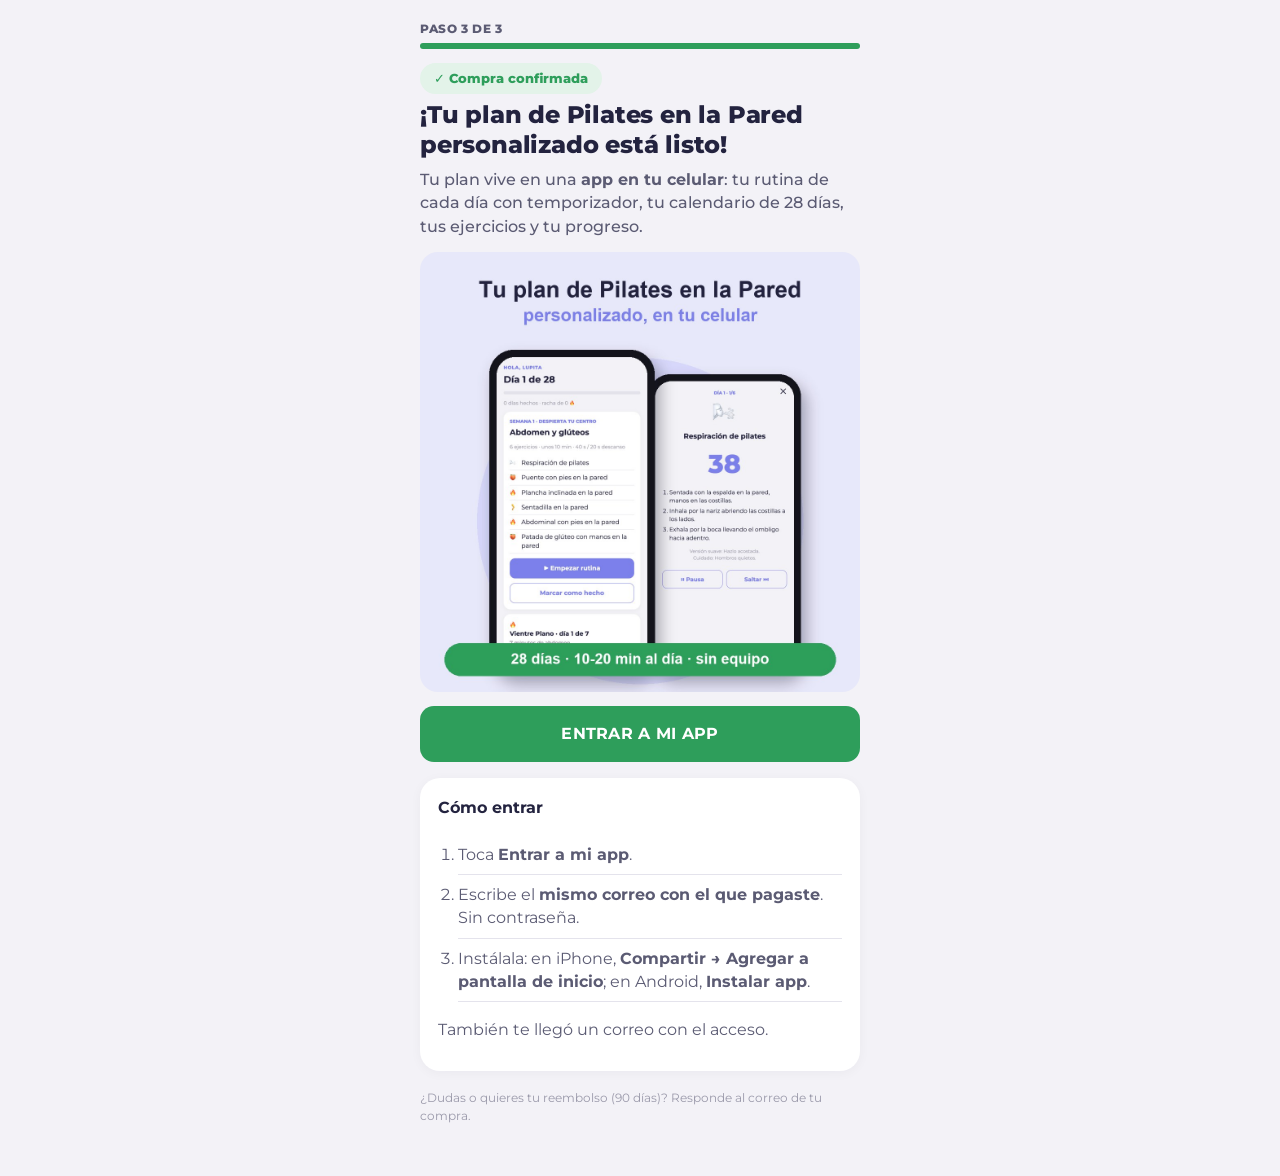
==== gracias.html @ 37e9ec65 "Quiz Pilates en la Pared: clon 1:1 en español, oferta y páginas post-compra" ====
<!doctype html><html lang="es-MX"><head><meta charset="utf-8"><meta name="viewport" content="width=device-width, initial-scale=1, viewport-fit=cover"><meta name="robots" content="noindex"><link href="https://fonts.googleapis.com/css2?family=Montserrat:wght@400;600;700;800&display=swap" rel="stylesheet"><link rel="stylesheet" href="styles.css?v=1"><link rel="stylesheet" href="page.css?v=1"><title>¡Listo! Entra a tu app · Pilates en la Pared</title></head><body>
<main class="post">
<div class="stepbar">Paso 3 de 3 <i style="--w:100%"></i></div>
<span class="okb">✓ Compra confirmada</span>
<h1 id="hi">¡Tu plan de Pilates en la Pared personalizado está listo!</h1>
<p class="sub">Tu plan vive en una <b>app en tu celular</b>: tu rutina de cada día con temporizador, tu calendario de 28 días, tus ejercicios y tu progreso.</p>
<figure style="margin:14px 0"><img src="img/app-mockup.jpg" alt="La app de Pilates en la Pared" style="border-radius:18px;width:100%" onerror="this.remove()"></figure>
<a class="btn green" id="go" href="#">Entrar a mi app</a>
<div class="card" style="margin-top:16px"><b>Cómo entrar</b><ol style="padding-left:20px;color:var(--ink2)"><li>Toca <b>Entrar a mi app</b>.</li><li>Escribe el <b>mismo correo con el que pagaste</b>. Sin contraseña.</li><li>Instálala: en iPhone, <b>Compartir → Agregar a pantalla de inicio</b>; en Android, <b>Instalar app</b>.</li></ol><p style="color:var(--ink2)">También te llegó un correo con el acceso.</p></div>
<p class="legal">¿Dudas o quieres tu reembolso (90 días)? Responde al correo de tu compra.</p>
</main>
<script src="config.js?v=2"></script><script src="attrib.js?v=1" data-page="gracias"></script><script src="post.js?v=1" data-kind="gracias"></script>
</body></html>
---- styles.css ----
/* Pilates en la Pared · estilos (mismo lenguaje visual que el original: lavanda, tarjetas blancas, CTA violeta y verde en la oferta) */
:root{--bg:#F3F2F7;--card:#fff;--ink:#23233F;--ink2:#5B5B73;--mute:#9A99AA;--pri:#7C80EA;--pri2:#5B60DE;--pril:#E8E8FB;--green:#2E9E5B;--greenl:#E3F3E9;--red:#F0566A;--line:#E4E3EC;--r:16px}
*{box-sizing:border-box;-webkit-tap-highlight-color:transparent}
html,body{margin:0;background:var(--bg);color:var(--ink);font-family:"Montserrat",system-ui,-apple-system,sans-serif;font-size:16px;line-height:1.45}
#app{max-width:480px;margin:0 auto;min-height:100vh;min-height:100dvh;position:relative;padding-bottom:110px}
button{font:inherit;color:inherit;cursor:pointer;border:0;background:none}
img{max-width:100%;display:block}
img.noimg{visibility:hidden}
a{color:inherit}
h1{font-size:24px;line-height:1.25;font-weight:800;margin:6px 0 10px;letter-spacing:-.2px}
h1.up{text-transform:uppercase;font-size:26px}
h2{font-size:21px;line-height:1.3;font-weight:800;margin:24px 0 12px}
.h2{font-size:18px;margin:4px 0 14px}
h3{font-size:17px;font-weight:800;margin:0 0 12px}
p{margin:0 0 12px}
.center{text-align:center}
.pad{padding:12px 20px 24px}
.sub{color:var(--mute);font-weight:500;margin-top:-2px}
.kicker{color:var(--ink2);font-weight:600;letter-spacing:.4px}
.acc{color:var(--pri)}
.brandline{font-weight:800;font-size:14px;letter-spacing:.6px;color:var(--ink);margin:4px 0 8px}
.legal{font-size:12px;color:var(--mute);margin-top:18px}
.legal a{text-decoration:underline}
.emo{font-size:26px;line-height:1;font-family:"Apple Color Emoji","Segoe UI Emoji","Noto Color Emoji",sans-serif}
.ic{width:22px;height:22px;flex:none}
/* cabecera */
.top{padding:14px 20px 4px}
.top.brand{text-align:center;font-weight:800;letter-spacing:.6px;font-size:15px;padding-top:18px}
.top .sec{text-align:center;font-size:12px;font-weight:800;letter-spacing:1.2px;color:var(--ink)}
.prog{display:flex;align-items:center;gap:12px;margin-top:12px}
.back{width:34px;height:34px;border-radius:10px;background:#E6E5EE;display:grid;place-items:center;color:var(--ink)}
.back:disabled{opacity:.35;cursor:default}
.bars{flex:1;display:flex;gap:8px}
.bars i{flex:1;height:4px;border-radius:4px;background:#DADAE3;overflow:hidden}
.bars b{display:block;height:100%;background:var(--pri);border-radius:4px;transition:width .4s}
/* pie con CTA */
.foot{position:fixed;left:0;right:0;bottom:0;padding:14px 20px calc(16px + env(safe-area-inset-bottom));background:linear-gradient(transparent,var(--bg) 30%);z-index:5}
.foot .btn{max-width:440px;margin:0 auto}
.btn{display:flex;align-items:center;justify-content:center;width:100%;min-height:56px;border-radius:14px;background:var(--pri);color:#fff;font-weight:700;font-size:16px;text-decoration:none;text-align:center;padding:12px 18px;transition:transform .1s,opacity .2s}
.btn:active{transform:scale(.98)}
.btn:disabled{background:#E1E0E8;color:#A3A2B2;cursor:default}
.btn.green{background:var(--green);text-transform:uppercase;letter-spacing:.3px}
.btn:focus-visible,.opt:focus-visible,.tile:focus-visible,.age:focus-visible{outline:3px solid var(--pri2);outline-offset:2px}
/* landing */
.landing h1{margin-top:18px}
.agegrid{display:grid;grid-template-columns:1fr 1fr;gap:18px;margin-top:22px}
.age{display:block;text-align:left;border-radius:var(--r);overflow:hidden;background:none;padding:0}
.age .arch{background:#E2E1F8;border-radius:120px 120px 0 0;aspect-ratio:1/0.82;overflow:hidden;display:flex;align-items:flex-end;justify-content:center}
.age .arch img{width:100%;height:100%;object-fit:cover;object-position:top}
.age span{display:flex;align-items:center;justify-content:space-between;background:linear-gradient(90deg,#A855E0,#7C80EA);color:#fff;font-weight:700;padding:10px 12px;border-radius:0 0 var(--r) var(--r)}
.age em{width:22px;height:22px;border-radius:50%;background:rgba(255,255,255,.3);display:grid;place-items:center}
.age em .ic{width:14px;height:14px}
/* opciones */
.opts{display:flex;flex-direction:column;gap:12px;margin-top:14px}
.opt{display:flex;align-items:center;gap:14px;width:100%;min-height:62px;padding:14px 18px;background:var(--card);border-radius:var(--r);border:2px solid transparent;box-shadow:0 2px 10px rgba(35,35,63,.05);text-align:left;font-weight:700;font-size:16px}
.opt span{flex:1}
.opt.on{border-color:var(--pri);background:#ECEBFC}
.opt .oi{width:30px;text-align:center}
.opt .ck{width:22px;height:22px;border-radius:6px;border:2px solid #C9C8D6;flex:none;display:grid;place-items:center}
.opt.on .ck{background:var(--pri);border-color:var(--pri)}
.opt.on .ck::after{content:"";width:10px;height:6px;border:2.5px solid #fff;border-top:0;border-right:0;transform:rotate(-45deg) translate(1px,-1px)}
.callout{display:flex;gap:12px;align-items:flex-start;background:var(--greenl);border-radius:var(--r);padding:14px 16px;margin-top:16px;animation:pop .3s}
.callout p{margin:4px 0 0;color:var(--ink2);font-size:15px}
.pill{display:inline-flex;align-items:center;gap:8px;background:var(--pril);border-radius:30px;padding:8px 14px;font-weight:600;margin:6px 0 14px}
.pill .ic{width:18px;height:18px;background:#fff;border-radius:50%;padding:3px;color:var(--pri)}
.bottomimg{margin:24px -20px -24px;display:flex;justify-content:flex-start}
.bottomimg.c{justify-content:center}
.bottomimg img{max-height:300px;width:auto;border-radius:0 18px 0 0}
/* tarjetas con imagen */
.tiles{display:grid;grid-template-columns:1fr 1fr;gap:14px;margin-top:14px}
.tile{background:var(--card);border-radius:var(--r);overflow:hidden;border:2px solid transparent;text-align:left;font-weight:700;padding:0}
.tile .timg{width:100%;aspect-ratio:1/1;object-fit:cover;object-position:top}
.tile span{display:block;padding:12px 14px}
.tile.on{border-color:var(--pri);background:#ECEBFC}
/* info */
.info .hero{height:38vh;min-height:230px;overflow:hidden;background:#E9E8F0}
.info .hero img{width:100%;height:100%;object-fit:cover}
.info .sheet{background:#fff;border-radius:22px 22px 0 0;margin-top:-22px;position:relative;padding:24px 20px 30px;min-height:46vh}
.info .sheet p{color:var(--ink2)}
.kick{font-weight:800;color:var(--pri);text-transform:uppercase;font-size:13px;letter-spacing:.8px;margin-bottom:4px}
/* afirmación */
.stcard{background:#fff;border-radius:20px;padding:20px 22px 24px}
.stcard .stimg{width:62%;margin:6px auto 14px;aspect-ratio:1/1;object-fit:contain}
.stcard p{font-size:21px;font-weight:700;line-height:1.3;margin:0}
.yn{display:grid;grid-template-columns:1fr 1fr;gap:14px;margin-top:20px}
.yn button{background:#fff;border-radius:var(--r);padding:20px 10px;font-weight:700;font-size:17px;display:flex;flex-direction:column;align-items:center;gap:8px;border:2px solid transparent}
.yn button.on{border-color:var(--pri)}
.yn .x{color:#E04B5A;font-style:normal;font-size:20px}.yn .v{color:#3BAA6A;font-style:normal;font-size:20px}
/* gráficos e info */
.chartsvg{width:100%;height:auto;margin:10px 0}
.infocard{background:#E9E8EF;border-radius:var(--r);padding:16px 18px;margin-top:16px}
.infocard b{display:flex;gap:10px;align-items:flex-start;margin-bottom:8px}
.infocard p,.para{color:var(--ink2)}
/* medidas */
.units{display:inline-flex;background:#E6E5EE;border-radius:12px;padding:4px;margin:6px 0 4px}
.units button{padding:8px 18px;border-radius:9px;font-weight:700;color:var(--ink2)}
.units button.on{background:#fff;color:var(--ink);box-shadow:0 1px 4px rgba(0,0,0,.08)}
.measure{display:flex;align-items:baseline;gap:8px;border-bottom:1.5px solid #CFCEDA;margin:18px 0 18px;padding-bottom:6px}
.measure input{flex:1;min-width:0;border:0;background:none;font:inherit;font-size:40px;font-weight:800;color:var(--ink);outline:none;padding:0}
.measure.two input{flex:0 0 64px}
.measure em{font-style:normal;font-weight:700;color:var(--ink2)}
.bmicard{margin-top:6px}.bmicard b{display:flex;gap:10px;align-items:center;margin-bottom:6px}.bmicard p{color:var(--ink2);margin:0}
.warn{color:#C2384A;font-weight:600}
.consent{display:flex;gap:12px;align-items:flex-start;font-size:14px;color:var(--ink2)}
.consent input{width:22px;height:22px;accent-color:var(--pri);flex:none;margin-top:1px}
.consent a{text-decoration:underline}
.card{background:#fff;border-radius:20px;padding:18px;margin-top:14px;box-shadow:0 2px 12px rgba(35,35,63,.04)}
/* carga */
.proc{min-height:80vh;display:flex;flex-direction:column}
.proc.mid{justify-content:center;text-align:center}
.plab{color:var(--ink2);font-weight:500;margin-top:10px}
.spin{display:inline-block;width:16px;height:16px;border:2px solid #C9C8D6;border-top-color:transparent;border-radius:50%;animation:sp 1s linear infinite;vertical-align:middle}
.pbar{position:relative;height:34px;border-radius:30px;background:#E1E0E8;overflow:hidden}
.pbar b{position:absolute;inset:0 auto 0 0;background:var(--pri);border-radius:30px;width:0}
.pbar span{position:relative;display:block;text-align:center;line-height:34px;font-weight:700;color:#fff;font-size:14px;mix-blend-mode:normal;text-shadow:0 0 3px rgba(0,0,0,.25)}
.curve{margin:auto -20px -24px}
.prelim{width:100%;height:auto;display:block}
.procimg{width:150px;margin:0 auto 26px;border-radius:24px}
.scalesvg{width:150px;margin:0 auto 26px;display:block}
.pbottom{margin-top:auto;padding-top:20px}
.proc.mid .pbottom{position:fixed;left:0;right:0;bottom:0;padding:0}
.proc.mid .pbar{border-radius:0;height:44px}.proc.mid .pbar b{border-radius:0}.proc.mid .pbar span{line-height:44px}
.tp h1{font-size:23px;margin-top:20px}
.ver{display:inline-flex;align-items:center;gap:6px;background:var(--greenl);color:var(--green);font-weight:800;font-size:13px;letter-spacing:.5px;padding:7px 14px;border-radius:10px}
.ver .ic{width:16px;height:16px}
.review{background:#fff;border-radius:20px;padding:18px;margin-top:16px}
.review p{color:var(--ink2);margin:6px 0}
.review small{color:var(--mute)}
.stars{color:#F5B400;letter-spacing:2px;font-size:18px}
.tpl{color:var(--mute);font-size:13px;margin-top:10px}
.minirev{display:grid;gap:10px;margin-top:12px}
.minirev>div{background:#fff;border-radius:14px;padding:12px 14px}
.minirev p{margin:4px 0;font-size:14px;color:var(--ink2)}.minirev small{color:var(--mute);font-size:12px}
.tp .pbottom p{color:var(--mute);font-size:14px;margin-bottom:8px}
/* punto de partida */
.bmi{position:relative;padding-top:40px}
.bmi .tip{position:absolute;top:0;transform:translateX(-50%);background:var(--ink);color:#fff;font-weight:700;font-size:13px;padding:6px 12px;border-radius:10px;white-space:nowrap}
.bmi .tip::after{content:"";position:absolute;left:50%;bottom:-5px;transform:translateX(-50%) rotate(45deg);width:10px;height:10px;background:var(--ink)}
.scale{display:flex;justify-content:space-between;font-size:12px;color:var(--ink2);margin:4px 0}
.scale.lab{font-size:10px;letter-spacing:.5px;color:var(--mute)}
.grad{position:relative;height:8px;border-radius:8px;background:linear-gradient(90deg,#69C6E8,#7FD08F 30%,#F2C14E 60%,#E9705A)}
.grad i{position:absolute;top:-4px;width:4px;height:16px;background:var(--ink);border-radius:2px;transform:translateX(-50%)}
.note{border-radius:14px;padding:14px;margin-top:14px;background:var(--greenl)}
.note.sobrepeso,.note.bajo{background:#FFF4DE}.note.alto{background:#FDE6E6}
.note p{margin:6px 0 0;color:var(--ink2);font-size:15px}
.facts{display:flex;gap:10px;padding-right:0;overflow:hidden}
.facts ul{list-style:none;padding:0;margin:0;flex:1.1;display:flex;flex-direction:column;gap:18px}
.facts li{display:flex;gap:12px;align-items:flex-start}
.facts li .ic{background:var(--pril);color:var(--pri);border-radius:10px;padding:6px;width:34px;height:34px}
.facts small{display:block;font-size:11px;letter-spacing:.6px;color:var(--mute);text-transform:uppercase;font-weight:700}
.factimg{flex:.9;width:45%;object-fit:cover;object-position:top;border-radius:12px;margin:-18px 0 -18px}
/* valoración de ejercicios */
.excard{position:relative;border-radius:20px;overflow:hidden;aspect-ratio:1.43/1;background:#ddd}
.excard img{width:100%;height:100%;object-fit:cover}
.excard b{position:absolute;left:16px;bottom:14px;color:#fff;font-size:22px;text-shadow:0 2px 8px rgba(0,0,0,.5)}
.rate{display:grid;grid-template-columns:repeat(3,1fr);gap:12px;margin-top:20px}
.rate button{background:#fff;border-radius:var(--r);padding:16px 6px;font-weight:700;display:flex;flex-direction:column;gap:8px;align-items:center;border:2px solid transparent}
.rate button.on{border-color:var(--pri)}
.rate .emo{font-size:36px}
/* detalles del programa */
.planhero{width:100%;border-radius:12px;aspect-ratio:16/9;object-fit:cover;margin-bottom:8px}
.lab{margin-top:18px}
.diff{position:relative;display:flex;gap:4px;height:52px}
.diff i{flex:1;border-radius:12px}.diff .a{background:linear-gradient(90deg,#8AD3E8,#9ADCC2)}.diff .b{background:linear-gradient(90deg,#B9E4A0,#DCE59A)}.diff .c{background:linear-gradient(90deg,#F7A38A,#F3846F)}
.diff em{position:absolute;top:-8px;bottom:-8px;width:3px;background:var(--ink);border-radius:2px}
.difflab{display:flex;justify-content:space-between;font-size:13px;color:var(--mute);margin:8px 0 12px}
.difflab .on{color:var(--ink);font-weight:800}
.pgrid{display:grid;grid-template-columns:1fr 1fr;border-top:1px solid var(--line)}
.pgrid>div{padding:14px 8px 14px 0;display:grid;grid-template-columns:40px 1fr;grid-template-rows:auto auto;column-gap:6px;border-bottom:1px solid var(--line)}
.pgrid .ic{grid-row:span 2;background:var(--pril);color:var(--pri);border-radius:10px;padding:6px;width:34px;height:34px}
.pgrid small{font-size:11px;letter-spacing:.6px;color:var(--mute);font-weight:700;text-transform:uppercase}
/* bloqueadores */
.blk{background:linear-gradient(#E3E2F7,var(--bg) 300px)}
.bigemo{font-size:72px;margin-top:6px}
.bbar{position:relative;display:flex;align-items:center;justify-content:space-between;background:#F1F0F5;border-radius:14px;padding:12px 14px;margin:10px 0;overflow:hidden;font-weight:700;font-size:15px}
.bbar i{position:absolute;inset:0 auto 0 0;width:var(--w);background:var(--c);animation:grow 1.2s ease-out}
.bbar span,.bbar b{position:relative}
.cf{border-top:1px solid var(--line);padding-top:14px;margin-top:14px;color:var(--ink2)}
/* email y nombre */
.field{display:block;background:#fff;border:1.5px solid #D9D8E3;border-radius:14px;padding:10px 16px;margin:16px 0}
.field small{color:var(--mute);font-size:12px}
.field input{display:block;width:100%;border:0;outline:none;font:inherit;font-size:18px;font-weight:600;padding:4px 0;background:none;color:var(--ink)}
.mapstat{background:#E2E1F8;border-radius:var(--r);padding:22px;text-align:center;margin-top:18px}
.mapstat b{display:block;font-size:30px;color:var(--pri2)}
/* antes y después */
.ba{background:var(--greenl);border-radius:20px;padding:14px;margin-top:14px}
.tabs{display:grid;grid-template-columns:1fr 1fr;background:#fff;border-radius:14px;text-align:center;font-weight:700;padding:10px 0}
.tabs .g{color:var(--green)}
.baimgs{display:grid;grid-template-columns:1fr 20px 1fr;align-items:center;margin:12px 0}
.baimgs img{width:100%;aspect-ratio:2/3;object-fit:cover;object-position:top;border-radius:14px}
.arrow{font-size:40px;color:#fff;text-align:center}
.barows{display:grid;grid-template-columns:1fr 1fr;gap:14px}
.barows>div{display:flex;flex-direction:column}
.barows b{font-size:15px;margin-top:8px}.barows span{color:var(--ink2)}
.str{display:flex;gap:4px;margin-top:6px}.str i{flex:1;height:5px;border-radius:3px;background:#D5D5DD}.str i.on{background:var(--green)}
.foot2{margin-top:16px;color:var(--ink2)}
/* proyección */
.proj{margin:4px 0 8px}
.bul{list-style:none;padding:0;margin:14px 0}
.bul li{display:flex;gap:12px;align-items:flex-start;margin:12px 0;font-weight:600}
.bul li .ic{background:var(--pri);color:#fff;border-radius:8px;padding:4px;width:28px;height:28px}
/* bienvenida */
.welcome{min-height:85vh;display:flex;flex-direction:column}
.wl{flex:1;display:flex;align-items:center;justify-content:center}
.wtxt{font-size:25px;font-weight:800;text-align:center;line-height:1.35;animation:fade .5s}
.wtxt b{color:var(--pri)}
/* oferta */
.t-offer #app{padding-bottom:30px}
.sticky{position:sticky;top:0;z-index:20;display:flex;align-items:center;justify-content:space-between;gap:12px;background:#fff;padding:10px 16px;box-shadow:0 2px 10px rgba(0,0,0,.06)}
.sticky small{display:block;font-size:12px;color:var(--ink2);max-width:150px;line-height:1.2}
.sticky .tm{font-size:24px;font-weight:800}
.sticky .btn{width:auto;min-height:48px;font-size:14px;padding:10px 16px;border-radius:30px;box-shadow:0 0 0 6px var(--greenl)}
.offer h1.big{font-size:23px}
.mock{margin:8px 0 4px}.mock img{width:100%;border-radius:20px}
.today .hd{display:grid;grid-template-columns:1fr 1fr;font-weight:800;text-align:center;margin-bottom:6px}
.today .hd .g,.today em.g{color:var(--green)}
.lvl{margin-top:12px}.lvl small{font-weight:700;color:var(--ink2)}
.lvl .two{display:grid;grid-template-columns:1fr 1fr;gap:12px;margin-top:6px}
.lvl .two>div{background:#F1F0F5;border-radius:8px;height:26px;position:relative;overflow:hidden}
.lvl i{position:absolute;inset:0 auto 0 0;width:var(--w)}.lvl i.r{background:#F7A2A2}.lvl i.g{background:#8CD3A6}
.lvl em{position:relative;font-style:normal;font-size:12px;font-weight:800;line-height:26px;padding-left:8px}
.alert{display:flex;gap:10px;background:#FFF4DE;border:1.5px solid #F2C14E;border-radius:14px;padding:12px 14px;margin:16px 0;font-size:15px}
.offt{font-size:24px;text-transform:uppercase;margin-top:26px}
.red{color:var(--red)}
.stack ul{list-style:none;margin:0;padding:0}
.stack li{display:grid;grid-template-columns:24px 1fr auto;gap:10px;padding:10px 0;border-bottom:1px solid var(--line);align-items:start}
.stack li .ic{color:var(--green)}
.stack small{display:block;color:var(--ink2);font-size:13px}
.stack s{color:var(--mute);font-weight:700}
.tot{text-align:center;margin:14px 0 0;font-size:17px}.tot b{color:var(--green);font-size:22px}
.today-only{color:var(--red);font-weight:800;text-transform:uppercase;letter-spacing:.4px;margin:22px 0 8px}
.timerpill,.redpill{display:flex;align-items:center;justify-content:center;gap:8px;background:var(--red);color:#fff;font-weight:700;border-radius:12px;padding:13px;margin:8px 0 16px}
.timerpill .ic{width:20px;height:20px}
.plan{position:relative;border:2.5px solid var(--green);border-radius:18px;background:#fff;margin-top:26px}
.plan .rec{position:absolute;top:-16px;left:50%;transform:translateX(-50%);background:#fff;border:1.5px solid var(--green);border-radius:20px;padding:3px 12px;font-size:13px;font-weight:700;white-space:nowrap;margin:0}
.planhead{background:var(--green);color:#fff;font-weight:800;font-size:13px;letter-spacing:.8px;text-align:center;padding:12px 8px 10px;border-radius:14px 14px 0 0}
.planbody{display:flex;justify-content:space-between;gap:10px;padding:16px}
.pt{display:block;font-size:17px}
.badge{display:inline-block;background:var(--greenl);color:var(--green);font-weight:800;font-size:11px;border-radius:20px;padding:4px 10px;margin:6px 0}
.pp{font-size:20px;margin:4px 0 0}.pp s{color:var(--red);font-size:16px}.pp b{font-size:22px}
.mxn{color:var(--mute);font-size:12px}
.perday{background:var(--green);color:#fff;border-radius:14px;padding:10px 12px;text-align:center;display:flex;flex-direction:column;justify-content:center;min-width:104px}
.perday s{font-size:12px;opacity:.85}.perday b{font-size:26px}.perday small{font-size:12px}
.gl a{font-weight:800;font-size:14px;text-decoration:underline;letter-spacing:.3px}
.dbox{background:var(--greenl);border-radius:16px;padding:14px;margin:16px 0}
.dbox p{text-align:center;font-weight:800;font-size:14px;color:var(--green);margin-bottom:10px}
.secure{display:flex;align-items:center;justify-content:center;gap:6px;font-size:13px;color:var(--ink2);font-weight:600;text-align:center}
.secure .ic{width:16px;height:16px;color:var(--green)}
.disc{font-size:12px;color:var(--mute);text-align:center}
.social{text-align:center;margin-top:24px}.social>b{font-size:26px;display:block}
.rating{display:flex;justify-content:center;gap:12px;align-items:center}.rating b{color:#F5B400;font-size:18px}
.cmp{display:grid;grid-template-columns:1fr 1fr;border-radius:18px;overflow:hidden;background:#fff}
.cmp>div{padding:14px 10px;text-align:center}.cmp>div.g{background:var(--greenl)}
.cmp img{width:100%;aspect-ratio:1/1;object-fit:cover;border-radius:12px;margin:10px 0}
.cmp ul{list-style:none;padding:0;margin:0;text-align:left;font-size:14px}
.cmp li{margin:6px 0}.cmp .x{color:var(--ink2)}.cmp .v{color:var(--ink)}
.revs{display:flex;gap:12px;overflow-x:auto;scroll-snap-type:x mandatory;margin:0 -20px;padding:0 20px 8px}
.rev{flex:0 0 82%;scroll-snap-align:center;background:#fff;border-radius:18px;overflow:hidden;padding-bottom:12px}
.rev img{width:100%;aspect-ratio:1/1;object-fit:cover}
.rev .res{display:inline-block;background:var(--greenl);color:var(--green);font-weight:800;border-radius:20px;padding:6px 14px;margin:12px 12px 6px}
.rev b,.rev p{display:block;padding:0 14px}.rev p:last-child{color:var(--ink2);font-size:15px}
.note-t{font-size:12px;color:var(--mute);text-align:center}
.chk{list-style:none;padding:0;margin:20px 0}
.chk li{display:flex;gap:10px;margin:12px 0;color:var(--ink2)}.chk .ic{color:var(--mute);width:18px}
.chk a{text-decoration:underline}
.guar{text-align:center}.guar .svgwrap{width:110px;margin:0 auto}.guar p{color:var(--ink2)}
.links{display:flex;justify-content:space-around;gap:8px;font-size:12px;color:var(--mute);margin-top:12px}
.paytitle{font-weight:800;margin-top:24px;display:flex;justify-content:center;gap:6px;align-items:center}.paytitle .ic{width:18px;color:var(--mute)}
.pays{display:flex;flex-wrap:wrap;justify-content:center;gap:8px}.pays span{background:#fff;border:1px solid var(--line);border-radius:8px;padding:6px 10px;font-size:12px;font-weight:800;color:var(--ink2)}
.scratch{position:fixed;inset:0;background:rgba(20,18,24,.55);z-index:50;display:none;align-items:center;justify-content:center;padding:20px}
.scratch.on{display:flex}
.sbox{background:#fff;border-radius:22px;padding:22px;max-width:400px;text-align:center;animation:pop .35s}
.sbox h2{margin-top:0;font-size:20px}.sbox p{color:var(--ink2)}
.sarea{position:relative;border-radius:16px;overflow:hidden;aspect-ratio:560/260;margin:10px 0 14px;touch-action:none}
.sreveal{position:absolute;inset:0;display:flex;flex-direction:column;align-items:center;justify-content:center;background:var(--greenl)}
.sreveal b{font-size:40px;color:var(--green)}
.sarea canvas{position:absolute;inset:0;width:100%;height:100%;cursor:grab}
.applied{color:var(--green);font-weight:700}
@keyframes sp{to{transform:rotate(360deg)}}
@keyframes pop{from{transform:scale(.96);opacity:0}to{transform:none;opacity:1}}
@keyframes fade{from{opacity:0;transform:translateY(8px)}to{opacity:1;transform:none}}
@keyframes grow{from{width:0}}
@media (prefers-reduced-motion:reduce){*{animation:none!important;transition:none!important}}
---- page.css ----
.post{max-width:480px;margin:0 auto;padding:20px 20px 40px}
.post h1{font-size:24px}.post .sub{color:var(--ink2);font-weight:500}
.post .stepbar{font-size:12px;font-weight:800;color:var(--ink2);letter-spacing:.6px;text-transform:uppercase}
.post .stepbar i{display:block;height:6px;border-radius:6px;background:#DADAE3;margin-top:6px;overflow:hidden}.post .stepbar i::after{content:"";display:block;height:100%;width:var(--w);background:var(--green)}
.okb{display:inline-block;background:var(--greenl);color:var(--green);font-weight:800;border-radius:20px;padding:6px 14px;margin-top:14px;font-size:13px}
.post ul{list-style:none;padding:0}.post li{padding:8px 0;border-bottom:1px solid var(--line)}
.price2{text-align:center;margin:18px 0}.price2 s{color:var(--mute)}.price2 b{display:block;font-size:40px;color:var(--green)}
.kpbtn{display:block;width:100%;min-height:56px;border-radius:14px;font-weight:800;font-size:17px;margin-top:10px}
.kpyes{background:var(--green);color:#fff}.kpno{background:none;color:var(--ink2);text-decoration:underline;font-weight:600;font-size:14px}
.legalpage{max-width:640px;margin:0 auto;padding:24px 20px;color:var(--ink2)}.legalpage h1{color:var(--ink)}
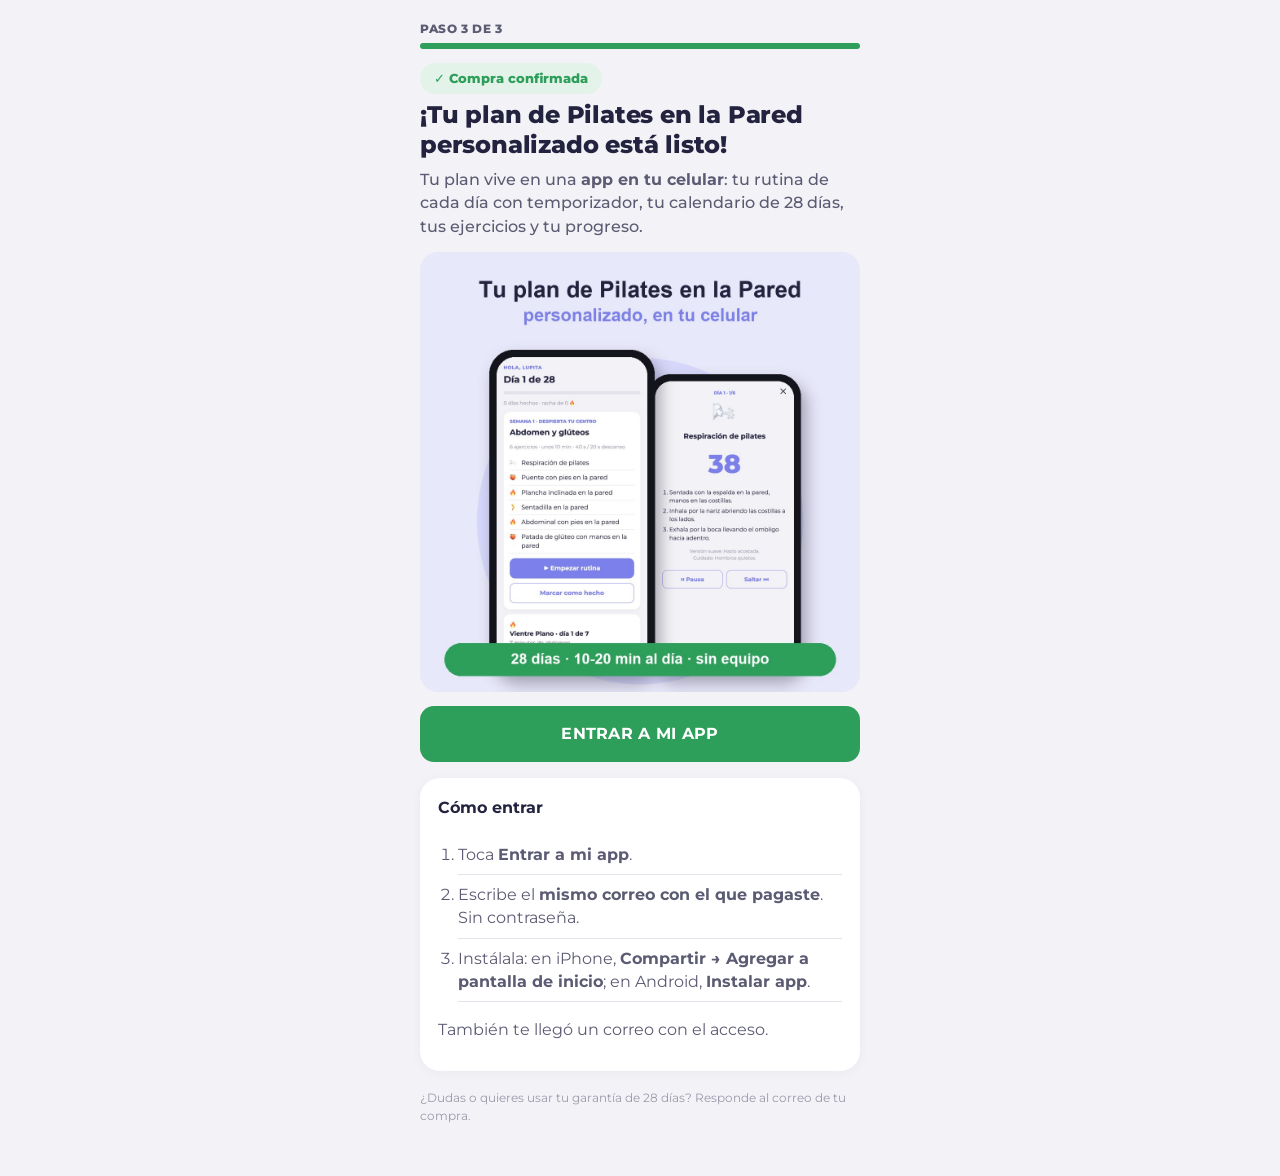
==== commit 0e5efc6f: "Oferta con la estructura de Franco (L 2.3): promesa con nombre del plan, «incluye:», valor total vs." ====
--- a/gracias.html
+++ b/gracias.html
@@ -7,7 +7,7 @@
 <figure style="margin:14px 0"><img src="img/app-mockup.jpg" alt="La app de Pilates en la Pared" style="border-radius:18px;width:100%" onerror="this.remove()"></figure>
 <a class="btn green" id="go" href="#">Entrar a mi app</a>
 <div class="card" style="margin-top:16px"><b>Cómo entrar</b><ol style="padding-left:20px;color:var(--ink2)"><li>Toca <b>Entrar a mi app</b>.</li><li>Escribe el <b>mismo correo con el que pagaste</b>. Sin contraseña.</li><li>Instálala: en iPhone, <b>Compartir → Agregar a pantalla de inicio</b>; en Android, <b>Instalar app</b>.</li></ol><p style="color:var(--ink2)">También te llegó un correo con el acceso.</p></div>
-<p class="legal">¿Dudas o quieres tu reembolso (90 días)? Responde al correo de tu compra.</p>
+<p class="legal">¿Dudas o quieres usar tu garantía de 28 días? Responde al correo de tu compra.</p>
 </main>
 <script src="config.js?v=2"></script><script src="attrib.js?v=1" data-page="gracias"></script><script src="post.js?v=1" data-kind="gracias"></script>
 </body></html>
--- a/styles.css
+++ b/styles.css
@@ -34,7 +34,7 @@
 .bars i{flex:1;height:4px;border-radius:4px;background:#DADAE3;overflow:hidden}
 .bars b{display:block;height:100%;background:var(--pri);border-radius:4px;transition:width .4s}
 /* pie con CTA */
-.foot{position:fixed;left:0;right:0;bottom:0;padding:14px 20px calc(16px + env(safe-area-inset-bottom));background:linear-gradient(transparent,var(--bg) 30%);z-index:5}
+.foot{position:fixed;left:0;right:0;bottom:var(--kb,0px);padding:14px 20px calc(16px + env(safe-area-inset-bottom));background:linear-gradient(transparent,var(--bg) 30%);z-index:5}
 .foot .btn{max-width:440px;margin:0 auto}
 .btn{display:flex;align-items:center;justify-content:center;width:100%;min-height:56px;border-radius:14px;background:var(--pri);color:#fff;font-weight:700;font-size:16px;text-decoration:none;text-align:center;padding:12px 18px;transition:transform .1s,opacity .2s}
 .btn:active{transform:scale(.98)}
@@ -227,7 +227,14 @@
 .stack li .ic{color:var(--green)}
 .stack small{display:block;color:var(--ink2);font-size:13px}
 .stack s{color:var(--mute);font-weight:700}
-.tot{text-align:center;margin:14px 0 0;font-size:17px}.tot b{color:var(--green);font-size:22px}
+.tot{text-align:center;margin:14px 0 0;font-size:17px;line-height:1.45}.tot b{color:var(--green);font-size:22px;white-space:nowrap}
+.gline{display:flex;gap:8px;align-items:flex-start;margin:12px 0 0;padding:10px 12px;border-radius:12px;background:#EAF6EF;font-size:14.5px;line-height:1.4}
+.gline svg{flex:none;width:20px;height:20px;color:var(--green)}
+.intro{text-align:center;font-size:14px;color:var(--mute);margin:10px 0 0}
+/* Promesa de Franco (L 2.3) */
+.promise{margin:12px 0 4px;padding:16px 18px;border-radius:16px;background:#fff;border:2px solid var(--pri);box-shadow:0 10px 24px -18px rgba(124,128,234,.9)}
+.promise-k{display:inline-block;font-size:12px;font-weight:800;letter-spacing:.08em;text-transform:uppercase;color:var(--pri);margin-bottom:4px}
+.promise p{margin:0;font-size:17.5px;font-weight:600;line-height:1.4;color:var(--ink)}
 .today-only{color:var(--red);font-weight:800;text-transform:uppercase;letter-spacing:.4px;margin:22px 0 8px}
 .timerpill,.redpill{display:flex;align-items:center;justify-content:center;gap:8px;background:var(--red);color:#fff;font-weight:700;border-radius:12px;padding:13px;margin:8px 0 16px}
 .timerpill .ic{width:20px;height:20px}
@@ -260,6 +267,12 @@
 .rev .res{display:inline-block;background:var(--greenl);color:var(--green);font-weight:800;border-radius:20px;padding:6px 14px;margin:12px 12px 6px}
 .rev b,.rev p{display:block;padding:0 14px}.rev p:last-child{color:var(--ink2);font-size:15px}
 .note-t{font-size:12px;color:var(--mute);text-align:center}
+.vids{display:grid;grid-template-columns:1fr 1fr;gap:10px;margin:0 0 14px}
+.vid{position:relative;margin:0;border-radius:18px;overflow:hidden;background:#222;aspect-ratio:9/16}
+.vid video{display:block;width:100%;height:100%;object-fit:cover}
+.vid figcaption{position:absolute;left:0;right:0;top:0;padding:8px 10px;font-size:13px;color:#fff;background:linear-gradient(rgba(0,0,0,.55),transparent);pointer-events:none}
+.vid-snd{position:absolute;left:50%;bottom:12px;transform:translateX(-50%);min-height:40px;padding:8px 12px;border:0;border-radius:999px;background:rgba(0,0,0,.65);color:#fff;font-weight:600;font-size:13px;font-family:inherit;white-space:nowrap;cursor:pointer}
+.vid.live .vid-snd,.vid.live figcaption{display:none}
 .chk{list-style:none;padding:0;margin:20px 0}
 .chk li{display:flex;gap:10px;margin:12px 0;color:var(--ink2)}.chk .ic{color:var(--mute);width:18px}
 .chk a{text-decoration:underline}
